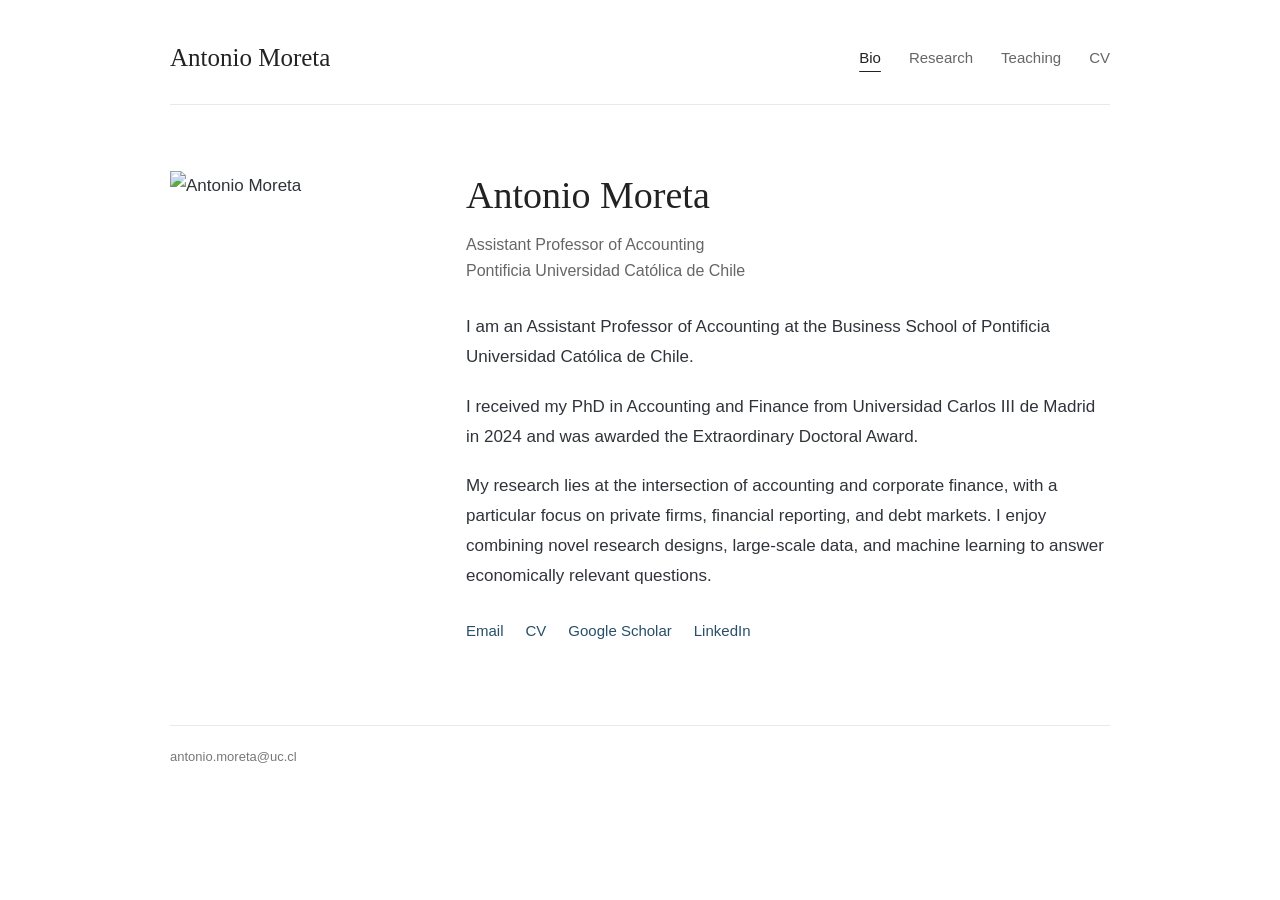
==== index.html @ 1a173d56 "Add files via upload" ====
<!doctype html><html lang="en"><head><meta charset="utf-8"><meta name="viewport" content="width=device-width, initial-scale=1"><title>Antonio Moreta — Bio</title><meta name="description" content="Antonio Moreta, Assistant Professor of Accounting at Pontificia Universidad Católica de Chile. Research in private firms, financial reporting, and debt markets."><link rel="stylesheet" href="style.css"></head><body><a class="skip" href="#main">Skip to content</a><div class="wrap"><header><a class="name" href="index.html">Antonio Moreta</a><nav aria-label="Main navigation"><a href="index.html" aria-current="page">Bio</a><a href="research.html">Research</a><a href="teaching.html">Teaching</a><a href="assets/cv.pdf">CV</a></nav></header><main id="main"><div class="bio"><img class="portrait" src="assets/antonio.jpg" alt="Antonio Moreta" width="1362" height="2048"><div><h1>Antonio Moreta</h1><p class="role">Assistant Professor of Accounting<br>Pontificia Universidad Católica de Chile</p><p>I am an Assistant Professor of Accounting at the Business School of Pontificia Universidad Católica de Chile.</p><p>I received my PhD in Accounting and Finance from Universidad Carlos III de Madrid in 2024 and was awarded the Extraordinary Doctoral Award.</p><p>My research lies at the intersection of accounting and corporate finance, with a particular focus on private firms, financial reporting, and debt markets. I enjoy combining novel research designs, large-scale data, and machine learning to answer economically relevant questions.</p><div class="links"><a href="mailto:antonio.moreta@uc.cl">Email</a><a href="assets/cv.pdf">CV</a><a href="https://scholar.google.com/citations?user=FmdAU1sAAAAJ&amp;hl=es&amp;oi=ao">Google Scholar</a><a href="https://www.linkedin.com/in/antonio-moreta-32a068152/">LinkedIn</a></div></div></div></main><footer><a href="mailto:antonio.moreta@uc.cl">antonio.moreta@uc.cl</a></footer></div></body></html>
---- style.css ----
*{box-sizing:border-box}html{font-size:17px}body{margin:0;background:#fff;color:#30343a;font-family:Arial,Helvetica,sans-serif;line-height:1.75}a{color:#284f68;text-decoration:none}a:hover{text-decoration:underline}a:focus-visible{outline:2px solid #284f68;outline-offset:6px}.wrap{max-width:1020px;margin:auto;padding:0 40px}header{display:flex;justify-content:space-between;align-items:center;padding:36px 0 24px;border-bottom:1px solid #e9e9e9}.name{font-family:Georgia,serif;font-size:25px;color:#222}nav{display:flex;gap:28px;font-size:15px}nav a{color:#666}nav a[aria-current]{color:#222;text-decoration:underline;text-underline-offset:8px}main{padding:66px 0 80px;min-height:65vh}.bio{display:grid;grid-template-columns:240px 1fr;gap:56px;align-items:start}.portrait{width:240px;height:340px;object-fit:cover;object-position:center 27%}h1,h2,h3{font-family:Georgia,'Times New Roman',serif;font-weight:400;color:#222;line-height:1.3}h1{font-size:38px;margin:0 0 12px}h2{font-size:25px;margin:45px 0 25px}h2:first-of-type{margin-top:36px}h3{font-size:21px;margin:0 0 7px}.role{line-height:1.6;font-size:16px;color:#666;margin:0 0 29px}p{margin:0 0 20px}.links{display:flex;gap:22px;flex-wrap:wrap;margin-top:28px;font-size:15px}.content{max-width:780px}.paper{margin-bottom:29px}.meta{font-size:15px;color:#666;margin:0}.course{margin:0 0 28px}.course .meta{margin-top:5px}.dates{font-size:14px;color:#777;margin:4px 0}.note{font-size:14px;color:#777;margin-top:34px}footer{padding:20px 0 30px;border-top:1px solid #e9e9e9;font-size:13px;color:#777}footer a{color:#777}.skip{position:absolute;left:-9999px}.skip:focus{left:16px;top:8px;background:white} @media(max-width:700px){.wrap{padding:0 24px}header{align-items:flex-start;flex-direction:column;gap:18px;padding-top:26px}nav{gap:24px}main{padding:38px 0 50px}.bio{grid-template-columns:1fr;gap:30px}.portrait{width:180px;height:250px}h1{font-size:32px}h2{font-size:24px}body{font-size:16px}}
/* Clear section hierarchy and native-resolution portrait */
.portrait{height:auto;object-fit:contain;object-position:initial;display:block;image-rendering:auto}
.content h2{font-family:Arial,Helvetica,sans-serif;font-size:14px;font-weight:700;letter-spacing:.1em;text-transform:uppercase;color:#284f68;border-bottom:1px solid #dce3e7;padding-bottom:12px;margin:42px 0 26px}
.content h3{font-family:Georgia,'Times New Roman',serif;font-size:22px;font-weight:400;line-height:1.45;color:#222}
.paper{margin-bottom:34px}.paper .meta{margin-top:6px}.paper-links{display:flex;gap:20px;font-size:14px;margin-top:12px}.paper-links a{text-decoration:underline;text-underline-offset:4px}.meta a{color:#526877;text-decoration:underline;text-decoration-color:#bcc9d0;text-underline-offset:3px}
.course{display:grid;grid-template-columns:1fr auto;column-gap:24px}.course h3{grid-column:1}.course .dates{grid-column:2;grid-row:1;align-self:center;margin:0;font-size:15px}.course .meta{grid-column:1 / -1}
@media(max-width:700px){.portrait{height:auto}.course{display:block}.course .dates{margin-top:6px}}

.paper h3,.course h3{font-weight:700}
.paper-links a{color:#994b4b}
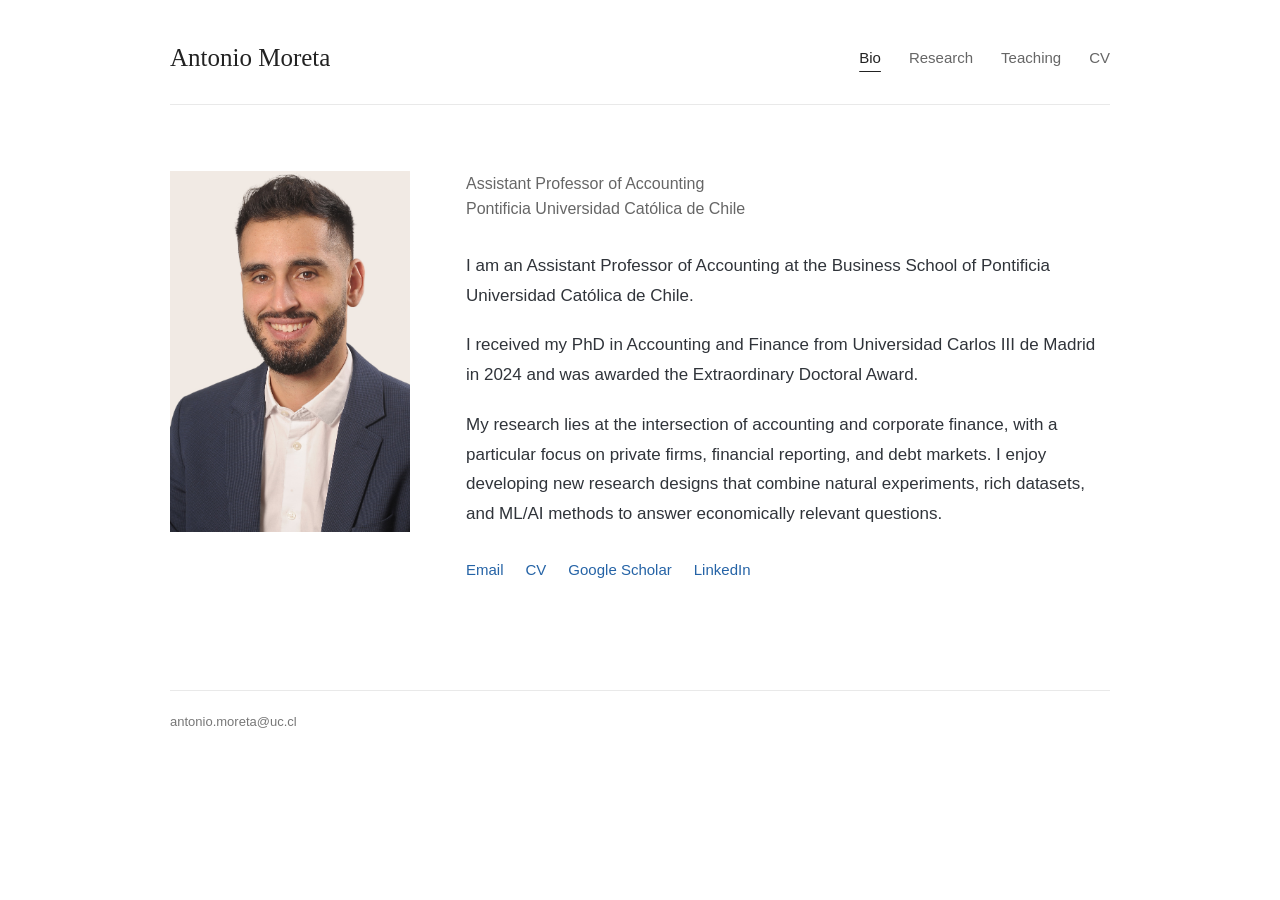
==== commit 0902fd1f: "Add files via upload" ====
--- a/index.html
+++ b/index.html
@@ -1 +1 @@
-<!doctype html><html lang="en"><head><meta charset="utf-8"><meta name="viewport" content="width=device-width, initial-scale=1"><title>Antonio Moreta — Bio</title><meta name="description" content="Antonio Moreta, Assistant Professor of Accounting at Pontificia Universidad Católica de Chile. Research in private firms, financial reporting, and debt markets."><link rel="stylesheet" href="style.css"></head><body><a class="skip" href="#main">Skip to content</a><div class="wrap"><header><a class="name" href="index.html">Antonio Moreta</a><nav aria-label="Main navigation"><a href="index.html" aria-current="page">Bio</a><a href="research.html">Research</a><a href="teaching.html">Teaching</a><a href="assets/cv.pdf">CV</a></nav></header><main id="main"><div class="bio"><img class="portrait" src="assets/antonio.jpg" alt="Antonio Moreta" width="1362" height="2048"><div><h1>Antonio Moreta</h1><p class="role">Assistant Professor of Accounting<br>Pontificia Universidad Católica de Chile</p><p>I am an Assistant Professor of Accounting at the Business School of Pontificia Universidad Católica de Chile.</p><p>I received my PhD in Accounting and Finance from Universidad Carlos III de Madrid in 2024 and was awarded the Extraordinary Doctoral Award.</p><p>My research lies at the intersection of accounting and corporate finance, with a particular focus on private firms, financial reporting, and debt markets. I enjoy combining novel research designs, large-scale data, and machine learning to answer economically relevant questions.</p><div class="links"><a href="mailto:antonio.moreta@uc.cl">Email</a><a href="assets/cv.pdf">CV</a><a href="https://scholar.google.com/citations?user=FmdAU1sAAAAJ&amp;hl=es&amp;oi=ao">Google Scholar</a><a href="https://www.linkedin.com/in/antonio-moreta-32a068152/">LinkedIn</a></div></div></div></main><footer><a href="mailto:antonio.moreta@uc.cl">antonio.moreta@uc.cl</a></footer></div></body></html>+<!doctype html><html lang="en"><head><meta charset="utf-8"><meta name="viewport" content="width=device-width, initial-scale=1"><title>Antonio Moreta — Bio</title><meta name="description" content="Antonio Moreta, Assistant Professor of Accounting at Pontificia Universidad Católica de Chile. Research in private firms, financial reporting, and debt markets."><link rel="stylesheet" href="style.css"></head><body><a class="skip" href="#main">Skip to content</a><div class="wrap"><header><a class="name" href="index.html">Antonio Moreta</a><nav aria-label="Main navigation"><a href="index.html" aria-current="page">Bio</a><a href="research.html">Research</a><a href="teaching.html">Teaching</a><a href="assets/cv.pdf">CV</a></nav></header><main id="main"><div class="bio"><img class="portrait" src="assets/antonio.jpg" alt="Antonio Moreta" width="1362" height="2048"><div><p class="role">Assistant Professor of Accounting<br>Pontificia Universidad Católica de Chile</p><p>I am an Assistant Professor of Accounting at the Business School of Pontificia Universidad Católica de Chile.</p><p>I received my PhD in Accounting and Finance from Universidad Carlos III de Madrid in 2024 and was awarded the Extraordinary Doctoral Award.</p><p>My research lies at the intersection of accounting and corporate finance, with a particular focus on private firms, financial reporting, and debt markets. I enjoy developing new research designs that combine natural experiments, rich datasets, and ML/AI methods to answer economically relevant questions.</p><div class="links"><a href="mailto:antonio.moreta@uc.cl">Email</a><a href="assets/cv.pdf">CV</a><a href="https://scholar.google.com/citations?user=FmdAU1sAAAAJ&amp;hl=es&amp;oi=ao">Google Scholar</a><a href="https://www.linkedin.com/in/antonio-moreta-32a068152/">LinkedIn</a></div></div></div></main><footer><a href="mailto:antonio.moreta@uc.cl">antonio.moreta@uc.cl</a></footer></div></body></html>
--- a/style.css
+++ b/style.css
@@ -9,3 +9,30 @@
 
 .paper h3,.course h3{font-weight:700}
 .paper-links a{color:#994b4b}
+
+/* Center the biography on mobile; keep desktop alignment. */
+@media (max-width:700px){
+  body:has(.bio) header{align-items:center;text-align:center}
+  body:has(.bio) nav{justify-content:center;flex-wrap:wrap}
+  .bio{text-align:center}
+  .bio .portrait{margin-inline:auto}
+  .bio .links{justify-content:center}
+  body:has(.bio) footer{text-align:center}
+}
+
+/* Research typography and publication links. */
+.content .paper h3{font-family:Arial,Helvetica,sans-serif;font-size:19px;font-weight:700;line-height:1.45;color:#41464d}
+.paper-heading{display:flex;align-items:baseline;justify-content:space-between;gap:18px}
+.paper-heading h3{flex:1;min-width:0}
+.paper-heading .paper-links{flex-shrink:0;gap:12px;margin-top:0}
+.paper-links a{color:#284f68;font-weight:700;text-decoration:none;white-space:nowrap}
+.paper-links a:hover{text-decoration:underline}
+.journal-name{color:#994b4b;font-weight:700}
+@media(max-width:700px){
+  .paper-heading{display:block}
+  .paper-heading .paper-links{margin:8px 0 12px;flex-wrap:wrap}
+}
+
+/* Unified titles and a clearer blue for content links. */
+.content .paper h3,.content .course h3{font-family:Arial,Helvetica,sans-serif;font-size:19px;font-weight:700;line-height:1.45;color:#41464d}
+a,.paper-links a,.meta a{color:#2563a6}
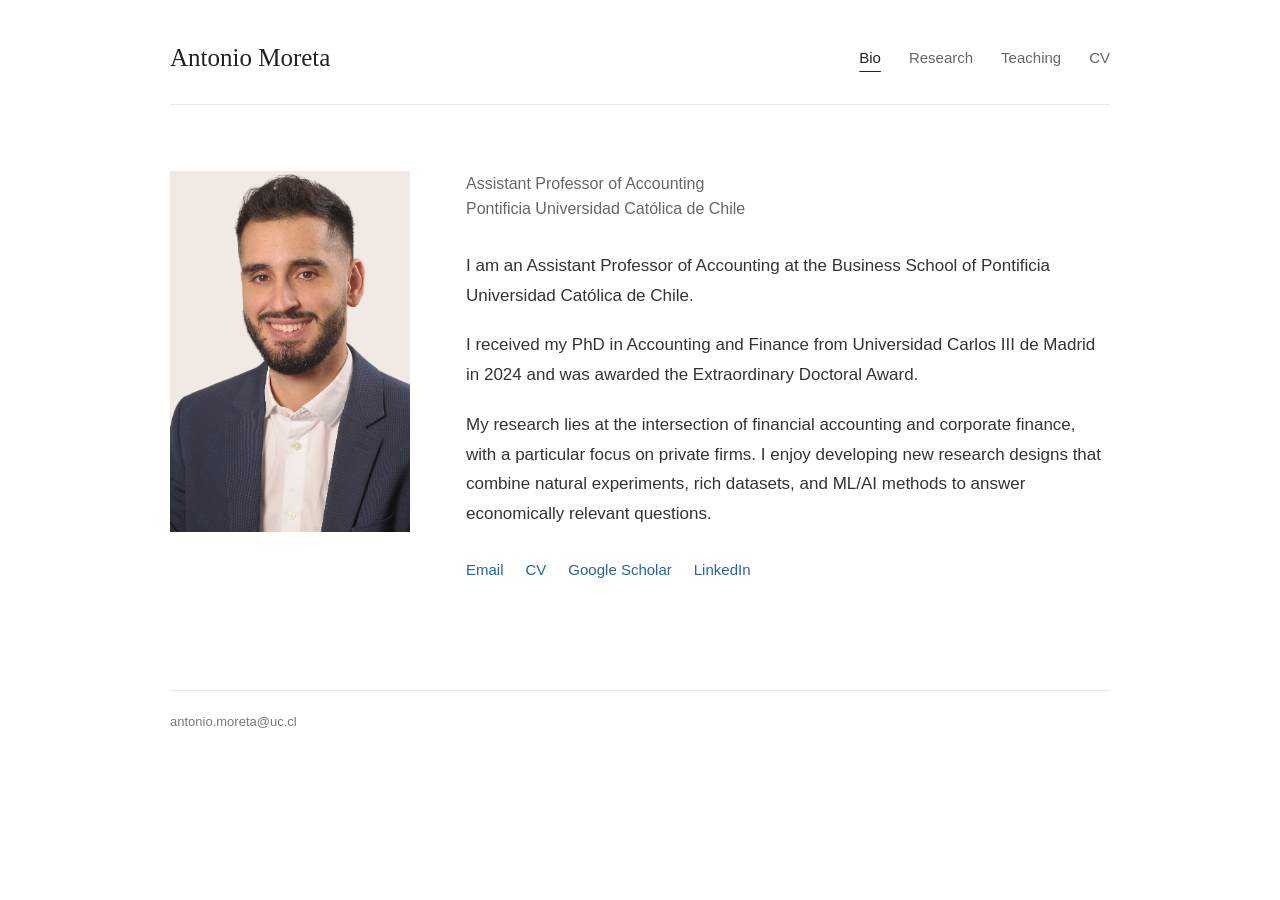
==== commit 5028d45d: "Update index.html" ====
--- a/index.html
+++ b/index.html
@@ -1 +1 @@
-<!doctype html><html lang="en"><head><meta charset="utf-8"><meta name="viewport" content="width=device-width, initial-scale=1"><title>Antonio Moreta — Bio</title><meta name="description" content="Antonio Moreta, Assistant Professor of Accounting at Pontificia Universidad Católica de Chile. Research in private firms, financial reporting, and debt markets."><link rel="stylesheet" href="style.css"></head><body><a class="skip" href="#main">Skip to content</a><div class="wrap"><header><a class="name" href="index.html">Antonio Moreta</a><nav aria-label="Main navigation"><a href="index.html" aria-current="page">Bio</a><a href="research.html">Research</a><a href="teaching.html">Teaching</a><a href="assets/cv.pdf">CV</a></nav></header><main id="main"><div class="bio"><img class="portrait" src="assets/antonio.jpg" alt="Antonio Moreta" width="1362" height="2048"><div><p class="role">Assistant Professor of Accounting<br>Pontificia Universidad Católica de Chile</p><p>I am an Assistant Professor of Accounting at the Business School of Pontificia Universidad Católica de Chile.</p><p>I received my PhD in Accounting and Finance from Universidad Carlos III de Madrid in 2024 and was awarded the Extraordinary Doctoral Award.</p><p>My research lies at the intersection of accounting and corporate finance, with a particular focus on private firms, financial reporting, and debt markets. I enjoy developing new research designs that combine natural experiments, rich datasets, and ML/AI methods to answer economically relevant questions.</p><div class="links"><a href="mailto:antonio.moreta@uc.cl">Email</a><a href="assets/cv.pdf">CV</a><a href="https://scholar.google.com/citations?user=FmdAU1sAAAAJ&amp;hl=es&amp;oi=ao">Google Scholar</a><a href="https://www.linkedin.com/in/antonio-moreta-32a068152/">LinkedIn</a></div></div></div></main><footer><a href="mailto:antonio.moreta@uc.cl">antonio.moreta@uc.cl</a></footer></div></body></html>+<!doctype html><html lang="en"><head><meta charset="utf-8"><meta name="viewport" content="width=device-width, initial-scale=1"><title>Antonio Moreta | Assistant Professor of Accounting</title><meta name="description" content="Antonio Moreta is an Assistant Professor of Accounting at Pontificia Universidad Católica de Chile, researching private firms, financial reporting, and debt markets."><link rel="stylesheet" href="style.css"><link rel="canonical" href="https://antoniomoreta.com/"></head><body><a class="skip" href="#main">Skip to content</a><div class="wrap"><header><a class="name" href="index.html">Antonio Moreta</a><nav aria-label="Main navigation"><a href="index.html" aria-current="page">Bio</a><a href="research.html">Research</a><a href="teaching.html">Teaching</a><a href="assets/cv.pdf">CV</a></nav></header><main id="main"><div class="bio"><img class="portrait" src="assets/antonio.jpg" alt="Antonio Moreta" width="1362" height="2048"><div><p class="role">Assistant Professor of Accounting<br>Pontificia Universidad Católica de Chile</p><p>I am an Assistant Professor of Accounting at the Business School of Pontificia Universidad Católica de Chile.</p><p>I received my PhD in Accounting and Finance from Universidad Carlos III de Madrid in 2024 and was awarded the Extraordinary Doctoral Award.</p><p>My research lies at the intersection of financial accounting and corporate finance, with a particular focus on private firms. I enjoy developing new research designs that combine natural experiments, rich datasets, and ML/AI methods to answer economically relevant questions.</p><div class="links"><a href="mailto:antonio.moreta@uc.cl">Email</a><a href="assets/cv.pdf">CV</a><a href="https://scholar.google.com/citations?user=FmdAU1sAAAAJ&amp;hl=es&amp;oi=ao">Google Scholar</a><a href="https://www.linkedin.com/in/antonio-moreta-32a068152/">LinkedIn</a></div></div></div></main><footer><a href="mailto:antonio.moreta@uc.cl">antonio.moreta@uc.cl</a></footer></div></body></html>
--- a/style.css
+++ b/style.css
@@ -36,3 +36,14 @@
 /* Unified titles and a clearer blue for content links. */
 .content .paper h3,.content .course h3{font-family:Arial,Helvetica,sans-serif;font-size:19px;font-weight:700;line-height:1.45;color:#41464d}
 a,.paper-links a,.meta a{color:#2563a6}
+
+/* Compact entries and consistent spacing between sections. */
+.content .paper h3,.content .course h3{margin-bottom:3px}
+.paper .meta,.course .meta{margin-top:2px;line-height:1.55}
+.paper .meta + .meta{margin-top:2px}
+.paper,.course{margin-bottom:28px}
+.content article + h2{margin-top:54px}
+@media(max-width:700px){
+  .course .dates{margin-top:2px;line-height:1.55}
+  .paper-heading .paper-links{margin:4px 0 5px}
+}
